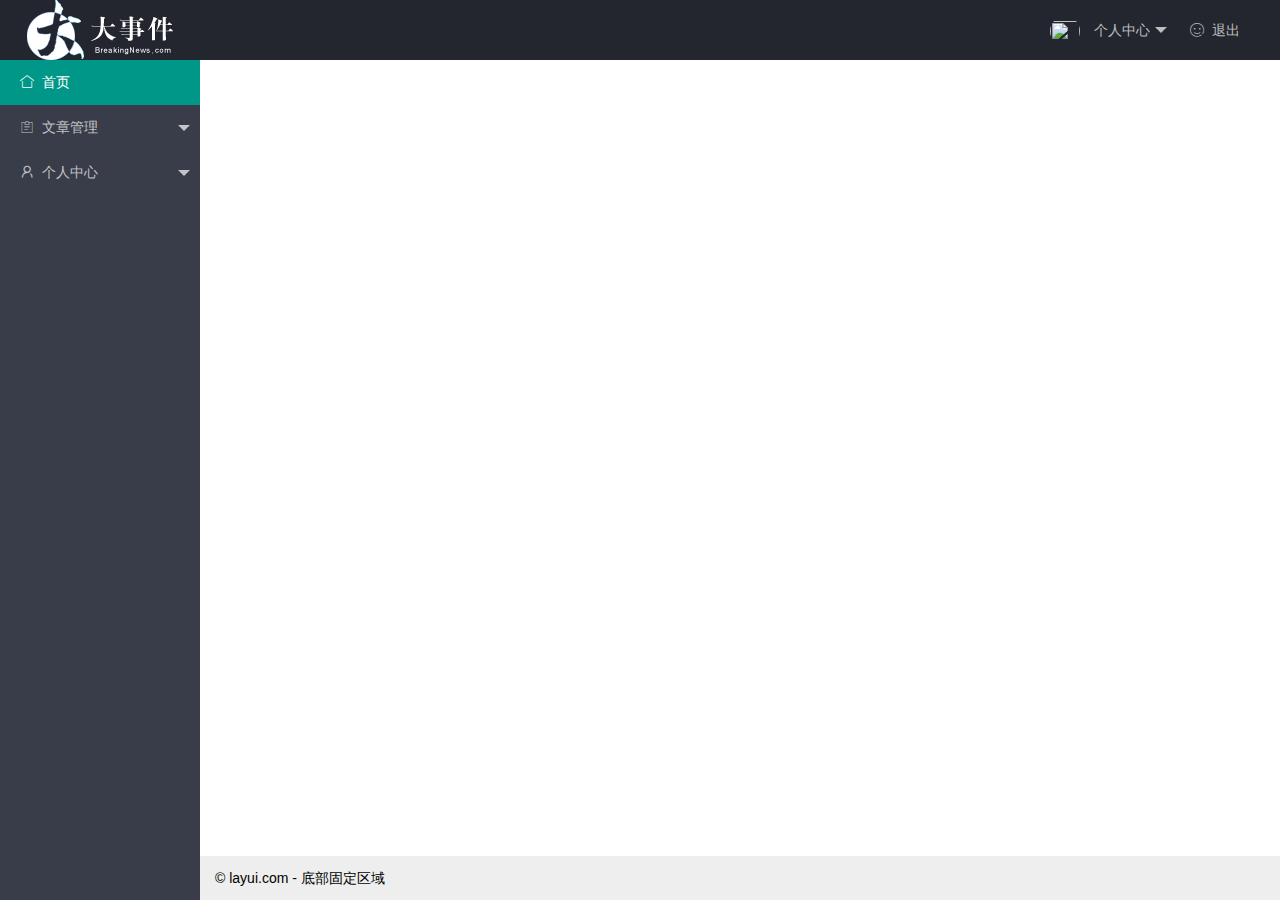
==== index.html @ 760bf91e "解决了三个小问题  么？" ====
<!DOCTYPE html>
<html lang="en">

<head>
    <meta charset="UTF-8">
    <meta name="viewport" content="width=device-width, initial-scale=1.0">
    <title>后台主页</title>
    <!-- 导入layui得样式表 -->
    <link rel="stylesheet" href="./assets/lib/layui/css/layui.css">
    <link rel="stylesheet" href="./assets/css/index.css">
</head>

<body class="layui-layout-body">
    <div class="layui-layout layui-layout-admin">
        <div class="layui-header">
            <div class="layui-logo"></div>
            <!-- 头部区域（可配合layui已有的水平导航） -->
            <ul class="layui-nav layui-layout-right">
                <li class="layui-nav-item">
                    <a href="javascript:;">
                        <img src="http://t.cn/RCzsdCq" class="layui-nav-img">
                        个人中心
                    </a>
                    <dl class="layui-nav-child">
                        <dd><a href="">基本资料</a></dd>
                        <dd><a href="">更换头像</a></dd>
                        <dd><a href="">重置密码</a></dd>
                    </dl>
                </li>
                <li class="layui-nav-item">
                    <a href="">
                        <i class="layui-icon layui-icon-face-smile"></i>退出
                    </a>
                </li>
            </ul>
        </div>
        <div class="layui-side layui-bg-black">
            <div class="layui-side-scroll">
                <!-- 左侧导航区域（可配合layui已有的垂直导航） -->
                <ul class="layui-nav layui-nav-tree" lay-shrink="all">
                    <li class="layui-nav-item layui-this">
                        <a href="./home/dashboard.html" target="fm">
                            <i class="layui-icon layui-icon-home"></i>首页
                        </a>
                    </li>
                    <li class="layui-nav-item">
                        <a class="" href="javascript:;">
                            <i class="layui-icon layui-icon-form"></i>文章管理
                        </a>
                        <dl class="layui-nav-child">
                            <dd><a href="javascript:;">
                                    <i class="layui-icon layui-icon-app"></i>文章类别
                                </a>
                            </dd>
                            <dd><a href="javascript:;">
                                    <i class="layui-icon layui-icon-app"></i>文章列表
                                </a>
                            </dd>
                            <dd><a href="javascript:;">
                                    <i class="layui-icon layui-icon-app"></i>发布文章
                                </a>
                            </dd>
                        </dl>
                    </li>
                    <li class="layui-nav-item">
                        <a href="javascript:;">
                            <i class="layui-icon layui-icon-username"></i>个人中心
                        </a>
                        <dl class="layui-nav-child">
                            <dd>
                                <a href="javascript:;">
                                    <i class="layui-icon layui-icon-app"></i>基本资料</a>
                            </dd>
                            <dd>

                                <a href="javascript:;">
                                    <i class="layui-icon layui-icon-app"></i>更换头像</a>
                            </dd>
                            <dd>

                                <a href="javascript:;">
                                    <i class="layui-icon layui-icon-app"></i>重置密码</a>
                            </dd>
                        </dl>
                    </li>
                </ul>
            </div>
        </div>

        <div class="layui-body">
            <!-- 内容主体区域 -->
            <iframe name="fm" src="" frameborder="0"></iframe>
            <div style="padding: 15px;">内容主体区域</div>
        </div>

        <div class="layui-footer">
            <!-- 底部固定区域 -->
            © layui.com - 底部固定区域
        </div>
    </div>
    <script src="./assets/lib/layui/layui.all.js"></script>

</body>

</html>
---- assets/lib/layui/css/layui.css ----
/** layui-v2.5.5 MIT License By https://www.layui.com */
 .layui-inline,img{display:inline-block;vertical-align:middle}h1,h2,h3,h4,h5,h6{font-weight:400}.layui-edge,.layui-header,.layui-inline,.layui-main{position:relative}.layui-body,.layui-edge,.layui-elip{overflow:hidden}.layui-btn,.layui-edge,.layui-inline,img{vertical-align:middle}.layui-btn,.layui-disabled,.layui-icon,.layui-unselect{-moz-user-select:none;-webkit-user-select:none;-ms-user-select:none}.layui-elip,.layui-form-checkbox span,.layui-form-pane .layui-form-label{text-overflow:ellipsis;white-space:nowrap}.layui-breadcrumb,.layui-tree-btnGroup{visibility:hidden}blockquote,body,button,dd,div,dl,dt,form,h1,h2,h3,h4,h5,h6,input,li,ol,p,pre,td,textarea,th,ul{margin:0;padding:0;-webkit-tap-highlight-color:rgba(0,0,0,0)}a:active,a:hover{outline:0}img{border:none}li{list-style:none}table{border-collapse:collapse;border-spacing:0}h4,h5,h6{font-size:100%}button,input,optgroup,option,select,textarea{font-family:inherit;font-size:inherit;font-style:inherit;font-weight:inherit;outline:0}pre{white-space:pre-wrap;white-space:-moz-pre-wrap;white-space:-pre-wrap;white-space:-o-pre-wrap;word-wrap:break-word}body{line-height:24px;font:14px Helvetica Neue,Helvetica,PingFang SC,Tahoma,Arial,sans-serif}hr{height:1px;margin:10px 0;border:0;clear:both}a{color:#333;text-decoration:none}a:hover{color:#777}a cite{font-style:normal;*cursor:pointer}.layui-border-box,.layui-border-box *{box-sizing:border-box}.layui-box,.layui-box *{box-sizing:content-box}.layui-clear{clear:both;*zoom:1}.layui-clear:after{content:'\20';clear:both;*zoom:1;display:block;height:0}.layui-inline{*display:inline;*zoom:1}.layui-edge{display:inline-block;width:0;height:0;border-width:6px;border-style:dashed;border-color:transparent}.layui-edge-top{top:-4px;border-bottom-color:#999;border-bottom-style:solid}.layui-edge-right{border-left-color:#999;border-left-style:solid}.layui-edge-bottom{top:2px;border-top-color:#999;border-top-style:solid}.layui-edge-left{border-right-color:#999;border-right-style:solid}.layui-disabled,.layui-disabled:hover{color:#d2d2d2!important;cursor:not-allowed!important}.layui-circle{border-radius:100%}.layui-show{display:block!important}.layui-hide{display:none!important}@font-face{font-family:layui-icon;src:url(../font/iconfont.eot?v=250);src:url(../font/iconfont.eot?v=250#iefix) format('embedded-opentype'),url(../font/iconfont.woff2?v=250) format('woff2'),url(../font/iconfont.woff?v=250) format('woff'),url(../font/iconfont.ttf?v=250) format('truetype'),url(../font/iconfont.svg?v=250#layui-icon) format('svg')}.layui-icon{font-family:layui-icon!important;font-size:16px;font-style:normal;-webkit-font-smoothing:antialiased;-moz-osx-font-smoothing:grayscale}.layui-icon-reply-fill:before{content:"\e611"}.layui-icon-set-fill:before{content:"\e614"}.layui-icon-menu-fill:before{content:"\e60f"}.layui-icon-search:before{content:"\e615"}.layui-icon-share:before{content:"\e641"}.layui-icon-set-sm:before{content:"\e620"}.layui-icon-engine:before{content:"\e628"}.layui-icon-close:before{content:"\1006"}.layui-icon-close-fill:before{content:"\1007"}.layui-icon-chart-screen:before{content:"\e629"}.layui-icon-star:before{content:"\e600"}.layui-icon-circle-dot:before{content:"\e617"}.layui-icon-chat:before{content:"\e606"}.layui-icon-release:before{content:"\e609"}.layui-icon-list:before{content:"\e60a"}.layui-icon-chart:before{content:"\e62c"}.layui-icon-ok-circle:before{content:"\1005"}.layui-icon-layim-theme:before{content:"\e61b"}.layui-icon-table:before{content:"\e62d"}.layui-icon-right:before{content:"\e602"}.layui-icon-left:before{content:"\e603"}.layui-icon-cart-simple:before{content:"\e698"}.layui-icon-face-cry:before{content:"\e69c"}.layui-icon-face-smile:before{content:"\e6af"}.layui-icon-survey:before{content:"\e6b2"}.layui-icon-tree:before{content:"\e62e"}.layui-icon-upload-circle:before{content:"\e62f"}.layui-icon-add-circle:before{content:"\e61f"}.layui-icon-download-circle:before{content:"\e601"}.layui-icon-templeate-1:before{content:"\e630"}.layui-icon-util:before{content:"\e631"}.layui-icon-face-surprised:before{content:"\e664"}.layui-icon-edit:before{content:"\e642"}.layui-icon-speaker:before{content:"\e645"}.layui-icon-down:before{content:"\e61a"}.layui-icon-file:before{content:"\e621"}.layui-icon-layouts:before{content:"\e632"}.layui-icon-rate-half:before{content:"\e6c9"}.layui-icon-add-circle-fine:before{content:"\e608"}.layui-icon-prev-circle:before{content:"\e633"}.layui-icon-read:before{content:"\e705"}.layui-icon-404:before{content:"\e61c"}.layui-icon-carousel:before{content:"\e634"}.layui-icon-help:before{content:"\e607"}.layui-icon-code-circle:before{content:"\e635"}.layui-icon-water:before{content:"\e636"}.layui-icon-username:before{content:"\e66f"}.layui-icon-find-fill:before{content:"\e670"}.layui-icon-about:before{content:"\e60b"}.layui-icon-location:before{content:"\e715"}.layui-icon-up:before{content:"\e619"}.layui-icon-pause:before{content:"\e651"}.layui-icon-date:before{content:"\e637"}.layui-icon-layim-uploadfile:before{content:"\e61d"}.layui-icon-delete:before{content:"\e640"}.layui-icon-play:before{content:"\e652"}.layui-icon-top:before{content:"\e604"}.layui-icon-friends:before{content:"\e612"}.layui-icon-refresh-3:before{content:"\e9aa"}.layui-icon-ok:before{content:"\e605"}.layui-icon-layer:before{content:"\e638"}.layui-icon-face-smile-fine:before{content:"\e60c"}.layui-icon-dollar:before{content:"\e659"}.layui-icon-group:before{content:"\e613"}.layui-icon-layim-download:before{content:"\e61e"}.layui-icon-picture-fine:before{content:"\e60d"}.layui-icon-link:before{content:"\e64c"}.layui-icon-diamond:before{content:"\e735"}.layui-icon-log:before{content:"\e60e"}.layui-icon-rate-solid:before{content:"\e67a"}.layui-icon-fonts-del:before{content:"\e64f"}.layui-icon-unlink:before{content:"\e64d"}.layui-icon-fonts-clear:before{content:"\e639"}.layui-icon-triangle-r:before{content:"\e623"}.layui-icon-circle:before{content:"\e63f"}.layui-icon-radio:before{content:"\e643"}.layui-icon-align-center:before{content:"\e647"}.layui-icon-align-right:before{content:"\e648"}.layui-icon-align-left:before{content:"\e649"}.layui-icon-loading-1:before{content:"\e63e"}.layui-icon-return:before{content:"\e65c"}.layui-icon-fonts-strong:before{content:"\e62b"}.layui-icon-upload:before{content:"\e67c"}.layui-icon-dialogue:before{content:"\e63a"}.layui-icon-video:before{content:"\e6ed"}.layui-icon-headset:before{content:"\e6fc"}.layui-icon-cellphone-fine:before{content:"\e63b"}.layui-icon-add-1:before{content:"\e654"}.layui-icon-face-smile-b:before{content:"\e650"}.layui-icon-fonts-html:before{content:"\e64b"}.layui-icon-form:before{content:"\e63c"}.layui-icon-cart:before{content:"\e657"}.layui-icon-camera-fill:before{content:"\e65d"}.layui-icon-tabs:before{content:"\e62a"}.layui-icon-fonts-code:before{content:"\e64e"}.layui-icon-fire:before{content:"\e756"}.layui-icon-set:before{content:"\e716"}.layui-icon-fonts-u:before{content:"\e646"}.layui-icon-triangle-d:before{content:"\e625"}.layui-icon-tips:before{content:"\e702"}.layui-icon-picture:before{content:"\e64a"}.layui-icon-more-vertical:before{content:"\e671"}.layui-icon-flag:before{content:"\e66c"}.layui-icon-loading:before{content:"\e63d"}.layui-icon-fonts-i:before{content:"\e644"}.layui-icon-refresh-1:before{content:"\e666"}.layui-icon-rmb:before{content:"\e65e"}.layui-icon-home:before{content:"\e68e"}.layui-icon-user:before{content:"\e770"}.layui-icon-notice:before{content:"\e667"}.layui-icon-login-weibo:before{content:"\e675"}.layui-icon-voice:before{content:"\e688"}.layui-icon-upload-drag:before{content:"\e681"}.layui-icon-login-qq:before{content:"\e676"}.layui-icon-snowflake:before{content:"\e6b1"}.layui-icon-file-b:before{content:"\e655"}.layui-icon-template:before{content:"\e663"}.layui-icon-auz:before{content:"\e672"}.layui-icon-console:before{content:"\e665"}.layui-icon-app:before{content:"\e653"}.layui-icon-prev:before{content:"\e65a"}.layui-icon-website:before{content:"\e7ae"}.layui-icon-next:before{content:"\e65b"}.layui-icon-component:before{content:"\e857"}.layui-icon-more:before{content:"\e65f"}.layui-icon-login-wechat:before{content:"\e677"}.layui-icon-shrink-right:before{content:"\e668"}.layui-icon-spread-left:before{content:"\e66b"}.layui-icon-camera:before{content:"\e660"}.layui-icon-note:before{content:"\e66e"}.layui-icon-refresh:before{content:"\e669"}.layui-icon-female:before{content:"\e661"}.layui-icon-male:before{content:"\e662"}.layui-icon-password:before{content:"\e673"}.layui-icon-senior:before{content:"\e674"}.layui-icon-theme:before{content:"\e66a"}.layui-icon-tread:before{content:"\e6c5"}.layui-icon-praise:before{content:"\e6c6"}.layui-icon-star-fill:before{content:"\e658"}.layui-icon-rate:before{content:"\e67b"}.layui-icon-template-1:before{content:"\e656"}.layui-icon-vercode:before{content:"\e679"}.layui-icon-cellphone:before{content:"\e678"}.layui-icon-screen-full:before{content:"\e622"}.layui-icon-screen-restore:before{content:"\e758"}.layui-icon-cols:before{content:"\e610"}.layui-icon-export:before{content:"\e67d"}.layui-icon-print:before{content:"\e66d"}.layui-icon-slider:before{content:"\e714"}.layui-icon-addition:before{content:"\e624"}.layui-icon-subtraction:before{content:"\e67e"}.layui-icon-service:before{content:"\e626"}.layui-icon-transfer:before{content:"\e691"}.layui-main{width:1140px;margin:0 auto}.layui-header{z-index:1000;height:60px}.layui-header a:hover{transition:all .5s;-webkit-transition:all .5s}.layui-side{position:fixed;left:0;top:0;bottom:0;z-index:999;width:200px;overflow-x:hidden}.layui-side-scroll{position:relative;width:220px;height:100%;overflow-x:hidden}.layui-body{position:absolute;left:200px;right:0;top:0;bottom:0;z-index:998;width:auto;overflow-y:auto;box-sizing:border-box}.layui-layout-body{overflow:hidden}.layui-layout-admin .layui-header{background-color:#23262E}.layui-layout-admin .layui-side{top:60px;width:200px;overflow-x:hidden}.layui-layout-admin .layui-body{position:fixed;top:60px;bottom:44px}.layui-layout-admin .layui-main{width:auto;margin:0 15px}.layui-layout-admin .layui-footer{position:fixed;left:200px;right:0;bottom:0;height:44px;line-height:44px;padding:0 15px;background-color:#eee}.layui-layout-admin .layui-logo{position:absolute;left:0;top:0;width:200px;height:100%;line-height:60px;text-align:center;color:#009688;font-size:16px}.layui-layout-admin .layui-header .layui-nav{background:0 0}.layui-layout-left{position:absolute!important;left:200px;top:0}.layui-layout-right{position:absolute!important;right:0;top:0}.layui-container{position:relative;margin:0 auto;padding:0 15px;box-sizing:border-box}.layui-fluid{position:relative;margin:0 auto;padding:0 15px}.layui-row:after,.layui-row:before{content:'';display:block;clear:both}.layui-col-lg1,.layui-col-lg10,.layui-col-lg11,.layui-col-lg12,.layui-col-lg2,.layui-col-lg3,.layui-col-lg4,.layui-col-lg5,.layui-col-lg6,.layui-col-lg7,.layui-col-lg8,.layui-col-lg9,.layui-col-md1,.layui-col-md10,.layui-col-md11,.layui-col-md12,.layui-col-md2,.layui-col-md3,.layui-col-md4,.layui-col-md5,.layui-col-md6,.layui-col-md7,.layui-col-md8,.layui-col-md9,.layui-col-sm1,.layui-col-sm10,.layui-col-sm11,.layui-col-sm12,.layui-col-sm2,.layui-col-sm3,.layui-col-sm4,.layui-col-sm5,.layui-col-sm6,.layui-col-sm7,.layui-col-sm8,.layui-col-sm9,.layui-col-xs1,.layui-col-xs10,.layui-col-xs11,.layui-col-xs12,.layui-col-xs2,.layui-col-xs3,.layui-col-xs4,.layui-col-xs5,.layui-col-xs6,.layui-col-xs7,.layui-col-xs8,.layui-col-xs9{position:relative;display:block;box-sizing:border-box}.layui-col-xs1,.layui-col-xs10,.layui-col-xs11,.layui-col-xs12,.layui-col-xs2,.layui-col-xs3,.layui-col-xs4,.layui-col-xs5,.layui-col-xs6,.layui-col-xs7,.layui-col-xs8,.layui-col-xs9{float:left}.layui-col-xs1{width:8.33333333%}.layui-col-xs2{width:16.66666667%}.layui-col-xs3{width:25%}.layui-col-xs4{width:33.33333333%}.layui-col-xs5{width:41.66666667%}.layui-col-xs6{width:50%}.layui-col-xs7{width:58.33333333%}.layui-col-xs8{width:66.66666667%}.layui-col-xs9{width:75%}.layui-col-xs10{width:83.33333333%}.layui-col-xs11{width:91.66666667%}.layui-col-xs12{width:100%}.layui-col-xs-offset1{margin-left:8.33333333%}.layui-col-xs-offset2{margin-left:16.66666667%}.layui-col-xs-offset3{margin-left:25%}.layui-col-xs-offset4{margin-left:33.33333333%}.layui-col-xs-offset5{margin-left:41.66666667%}.layui-col-xs-offset6{margin-left:50%}.layui-col-xs-offset7{margin-left:58.33333333%}.layui-col-xs-offset8{margin-left:66.66666667%}.layui-col-xs-offset9{margin-left:75%}.layui-col-xs-offset10{margin-left:83.33333333%}.layui-col-xs-offset11{margin-left:91.66666667%}.layui-col-xs-offset12{margin-left:100%}@media screen and (max-width:768px){.layui-hide-xs{display:none!important}.layui-show-xs-block{display:block!important}.layui-show-xs-inline{display:inline!important}.layui-show-xs-inline-block{display:inline-block!important}}@media screen and (min-width:768px){.layui-container{width:750px}.layui-hide-sm{display:none!important}.layui-show-sm-block{display:block!important}.layui-show-sm-inline{display:inline!important}.layui-show-sm-inline-block{display:inline-block!important}.layui-col-sm1,.layui-col-sm10,.layui-col-sm11,.layui-col-sm12,.layui-col-sm2,.layui-col-sm3,.layui-col-sm4,.layui-col-sm5,.layui-col-sm6,.layui-col-sm7,.layui-col-sm8,.layui-col-sm9{float:left}.layui-col-sm1{width:8.33333333%}.layui-col-sm2{width:16.66666667%}.layui-col-sm3{width:25%}.layui-col-sm4{width:33.33333333%}.layui-col-sm5{width:41.66666667%}.layui-col-sm6{width:50%}.layui-col-sm7{width:58.33333333%}.layui-col-sm8{width:66.66666667%}.layui-col-sm9{width:75%}.layui-col-sm10{width:83.33333333%}.layui-col-sm11{width:91.66666667%}.layui-col-sm12{width:100%}.layui-col-sm-offset1{margin-left:8.33333333%}.layui-col-sm-offset2{margin-left:16.66666667%}.layui-col-sm-offset3{margin-left:25%}.layui-col-sm-offset4{margin-left:33.33333333%}.layui-col-sm-offset5{margin-left:41.66666667%}.layui-col-sm-offset6{margin-left:50%}.layui-col-sm-offset7{margin-left:58.33333333%}.layui-col-sm-offset8{margin-left:66.66666667%}.layui-col-sm-offset9{margin-left:75%}.layui-col-sm-offset10{margin-left:83.33333333%}.layui-col-sm-offset11{margin-left:91.66666667%}.layui-col-sm-offset12{margin-left:100%}}@media screen and (min-width:992px){.layui-container{width:970px}.layui-hide-md{display:none!important}.layui-show-md-block{display:block!important}.layui-show-md-inline{display:inline!important}.layui-show-md-inline-block{display:inline-block!important}.layui-col-md1,.layui-col-md10,.layui-col-md11,.layui-col-md12,.layui-col-md2,.layui-col-md3,.layui-col-md4,.layui-col-md5,.layui-col-md6,.layui-col-md7,.layui-col-md8,.layui-col-md9{float:left}.layui-col-md1{width:8.33333333%}.layui-col-md2{width:16.66666667%}.layui-col-md3{width:25%}.layui-col-md4{width:33.33333333%}.layui-col-md5{width:41.66666667%}.layui-col-md6{width:50%}.layui-col-md7{width:58.33333333%}.layui-col-md8{width:66.66666667%}.layui-col-md9{width:75%}.layui-col-md10{width:83.33333333%}.layui-col-md11{width:91.66666667%}.layui-col-md12{width:100%}.layui-col-md-offset1{margin-left:8.33333333%}.layui-col-md-offset2{margin-left:16.66666667%}.layui-col-md-offset3{margin-left:25%}.layui-col-md-offset4{margin-left:33.33333333%}.layui-col-md-offset5{margin-left:41.66666667%}.layui-col-md-offset6{margin-left:50%}.layui-col-md-offset7{margin-left:58.33333333%}.layui-col-md-offset8{margin-left:66.66666667%}.layui-col-md-offset9{margin-left:75%}.layui-col-md-offset10{margin-left:83.33333333%}.layui-col-md-offset11{margin-left:91.66666667%}.layui-col-md-offset12{margin-left:100%}}@media screen and (min-width:1200px){.layui-container{width:1170px}.layui-hide-lg{display:none!important}.layui-show-lg-block{display:block!important}.layui-show-lg-inline{display:inline!important}.layui-show-lg-inline-block{display:inline-block!important}.layui-col-lg1,.layui-col-lg10,.layui-col-lg11,.layui-col-lg12,.layui-col-lg2,.layui-col-lg3,.layui-col-lg4,.layui-col-lg5,.layui-col-lg6,.layui-col-lg7,.layui-col-lg8,.layui-col-lg9{float:left}.layui-col-lg1{width:8.33333333%}.layui-col-lg2{width:16.66666667%}.layui-col-lg3{width:25%}.layui-col-lg4{width:33.33333333%}.layui-col-lg5{width:41.66666667%}.layui-col-lg6{width:50%}.layui-col-lg7{width:58.33333333%}.layui-col-lg8{width:66.66666667%}.layui-col-lg9{width:75%}.layui-col-lg10{width:83.33333333%}.layui-col-lg11{width:91.66666667%}.layui-col-lg12{width:100%}.layui-col-lg-offset1{margin-left:8.33333333%}.layui-col-lg-offset2{margin-left:16.66666667%}.layui-col-lg-offset3{margin-left:25%}.layui-col-lg-offset4{margin-left:33.33333333%}.layui-col-lg-offset5{margin-left:41.66666667%}.layui-col-lg-offset6{margin-left:50%}.layui-col-lg-offset7{margin-left:58.33333333%}.layui-col-lg-offset8{margin-left:66.66666667%}.layui-col-lg-offset9{margin-left:75%}.layui-col-lg-offset10{margin-left:83.33333333%}.layui-col-lg-offset11{margin-left:91.66666667%}.layui-col-lg-offset12{margin-left:100%}}.layui-col-space1{margin:-.5px}.layui-col-space1>*{padding:.5px}.layui-col-space3{margin:-1.5px}.layui-col-space3>*{padding:1.5px}.layui-col-space5{margin:-2.5px}.layui-col-space5>*{padding:2.5px}.layui-col-space8{margin:-3.5px}.layui-col-space8>*{padding:3.5px}.layui-col-space10{margin:-5px}.layui-col-space10>*{padding:5px}.layui-col-space12{margin:-6px}.layui-col-space12>*{padding:6px}.layui-col-space15{margin:-7.5px}.layui-col-space15>*{padding:7.5px}.layui-col-space18{margin:-9px}.layui-col-space18>*{padding:9px}.layui-col-space20{margin:-10px}.layui-col-space20>*{padding:10px}.layui-col-space22{margin:-11px}.layui-col-space22>*{padding:11px}.layui-col-space25{margin:-12.5px}.layui-col-space25>*{padding:12.5px}.layui-col-space30{margin:-15px}.layui-col-space30>*{padding:15px}.layui-btn,.layui-input,.layui-select,.layui-textarea,.layui-upload-button{outline:0;-webkit-appearance:none;transition:all .3s;-webkit-transition:all .3s;box-sizing:border-box}.layui-elem-quote{margin-bottom:10px;padding:15px;line-height:22px;border-left:5px solid #009688;border-radius:0 2px 2px 0;background-color:#f2f2f2}.layui-quote-nm{border-style:solid;border-width:1px 1px 1px 5px;background:0 0}.layui-elem-field{margin-bottom:10px;padding:0;border-width:1px;border-style:solid}.layui-elem-field legend{margin-left:20px;padding:0 10px;font-size:20px;font-weight:300}.layui-field-title{margin:10px 0 20px;border-width:1px 0 0}.layui-field-box{padding:10px 15px}.layui-field-title .layui-field-box{padding:10px 0}.layui-progress{position:relative;height:6px;border-radius:20px;background-color:#e2e2e2}.layui-progress-bar{position:absolute;left:0;top:0;width:0;max-width:100%;height:6px;border-radius:20px;text-align:right;background-color:#5FB878;transition:all .3s;-webkit-transition:all .3s}.layui-progress-big,.layui-progress-big .layui-progress-bar{height:18px;line-height:18px}.layui-progress-text{position:relative;top:-20px;line-height:18px;font-size:12px;color:#666}.layui-progress-big .layui-progress-text{position:static;padding:0 10px;color:#fff}.layui-collapse{border-width:1px;border-style:solid;border-radius:2px}.layui-colla-content,.layui-colla-item{border-top-width:1px;border-top-style:solid}.layui-colla-item:first-child{border-top:none}.layui-colla-title{position:relative;height:42px;line-height:42px;padding:0 15px 0 35px;color:#333;background-color:#f2f2f2;cursor:pointer;font-size:14px;overflow:hidden}.layui-colla-content{display:none;padding:10px 15px;line-height:22px;color:#666}.layui-colla-icon{position:absolute;left:15px;top:0;font-size:14px}.layui-card{margin-bottom:15px;border-radius:2px;background-color:#fff;box-shadow:0 1px 2px 0 rgba(0,0,0,.05)}.layui-card:last-child{margin-bottom:0}.layui-card-header{position:relative;height:42px;line-height:42px;padding:0 15px;border-bottom:1px solid #f6f6f6;color:#333;border-radius:2px 2px 0 0;font-size:14px}.layui-bg-black,.layui-bg-blue,.layui-bg-cyan,.layui-bg-green,.layui-bg-orange,.layui-bg-red{color:#fff!important}.layui-card-body{position:relative;padding:10px 15px;line-height:24px}.layui-card-body[pad15]{padding:15px}.layui-card-body[pad20]{padding:20px}.layui-card-body .layui-table{margin:5px 0}.layui-card .layui-tab{margin:0}.layui-panel-window{position:relative;padding:15px;border-radius:0;border-top:5px solid #E6E6E6;background-color:#fff}.layui-auxiliar-moving{position:fixed;left:0;right:0;top:0;bottom:0;width:100%;height:100%;background:0 0;z-index:9999999999}.layui-form-label,.layui-form-mid,.layui-form-select,.layui-input-block,.layui-input-inline,.layui-textarea{position:relative}.layui-bg-red{background-color:#FF5722!important}.layui-bg-orange{background-color:#FFB800!important}.layui-bg-green{background-color:#009688!important}.layui-bg-cyan{background-color:#2F4056!important}.layui-bg-blue{background-color:#1E9FFF!important}.layui-bg-black{background-color:#393D49!important}.layui-bg-gray{background-color:#eee!important;color:#666!important}.layui-badge-rim,.layui-colla-content,.layui-colla-item,.layui-collapse,.layui-elem-field,.layui-form-pane .layui-form-item[pane],.layui-form-pane .layui-form-label,.layui-input,.layui-layedit,.layui-layedit-tool,.layui-quote-nm,.layui-select,.layui-tab-bar,.layui-tab-card,.layui-tab-title,.layui-tab-title .layui-this:after,.layui-textarea{border-color:#e6e6e6}.layui-timeline-item:before,hr{background-color:#e6e6e6}.layui-text{line-height:22px;font-size:14px;color:#666}.layui-text h1,.layui-text h2,.layui-text h3{font-weight:500;color:#333}.layui-text h1{font-size:30px}.layui-text h2{font-size:24px}.layui-text h3{font-size:18px}.layui-text a:not(.layui-btn){color:#01AAED}.layui-text a:not(.layui-btn):hover{text-decoration:underline}.layui-text ul{padding:5px 0 5px 15px}.layui-text ul li{margin-top:5px;list-style-type:disc}.layui-text em,.layui-word-aux{color:#999!important;padding:0 5px!important}.layui-btn{display:inline-block;height:38px;line-height:38px;padding:0 18px;background-color:#009688;color:#fff;white-space:nowrap;text-align:center;font-size:14px;border:none;border-radius:2px;cursor:pointer}.layui-btn:hover{opacity:.8;filter:alpha(opacity=80);color:#fff}.layui-btn:active{opacity:1;filter:alpha(opacity=100)}.layui-btn+.layui-btn{margin-left:10px}.layui-btn-container{font-size:0}.layui-btn-container .layui-btn{margin-right:10px;margin-bottom:10px}.layui-btn-container .layui-btn+.layui-btn{margin-left:0}.layui-table .layui-btn-container .layui-btn{margin-bottom:9px}.layui-btn-radius{border-radius:100px}.layui-btn .layui-icon{margin-right:3px;font-size:18px;vertical-align:bottom;vertical-align:middle\9}.layui-btn-primary{border:1px solid #C9C9C9;background-color:#fff;color:#555}.layui-btn-primary:hover{border-color:#009688;color:#333}.layui-btn-normal{background-color:#1E9FFF}.layui-btn-warm{background-color:#FFB800}.layui-btn-danger{background-color:#FF5722}.layui-btn-checked{background-color:#5FB878}.layui-btn-disabled,.layui-btn-disabled:active,.layui-btn-disabled:hover{border:1px solid #e6e6e6;background-color:#FBFBFB;color:#C9C9C9;cursor:not-allowed;opacity:1}.layui-btn-lg{height:44px;line-height:44px;padding:0 25px;font-size:16px}.layui-btn-sm{height:30px;line-height:30px;padding:0 10px;font-size:12px}.layui-btn-sm i{font-size:16px!important}.layui-btn-xs{height:22px;line-height:22px;padding:0 5px;font-size:12px}.layui-btn-xs i{font-size:14px!important}.layui-btn-group{display:inline-block;vertical-align:middle;font-size:0}.layui-btn-group .layui-btn{margin-left:0!important;margin-right:0!important;border-left:1px solid rgba(255,255,255,.5);border-radius:0}.layui-btn-group .layui-btn-primary{border-left:none}.layui-btn-group .layui-btn-primary:hover{border-color:#C9C9C9;color:#009688}.layui-btn-group .layui-btn:first-child{border-left:none;border-radius:2px 0 0 2px}.layui-btn-group .layui-btn-primary:first-child{border-left:1px solid #c9c9c9}.layui-btn-group .layui-btn:last-child{border-radius:0 2px 2px 0}.layui-btn-group .layui-btn+.layui-btn{margin-left:0}.layui-btn-group+.layui-btn-group{margin-left:10px}.layui-btn-fluid{width:100%}.layui-input,.layui-select,.layui-textarea{height:38px;line-height:1.3;line-height:38px\9;border-width:1px;border-style:solid;background-color:#fff;border-radius:2px}.layui-input::-webkit-input-placeholder,.layui-select::-webkit-input-placeholder,.layui-textarea::-webkit-input-placeholder{line-height:1.3}.layui-input,.layui-textarea{display:block;width:100%;padding-left:10px}.layui-input:hover,.layui-textarea:hover{border-color:#D2D2D2!important}.layui-input:focus,.layui-textarea:focus{border-color:#C9C9C9!important}.layui-textarea{min-height:100px;height:auto;line-height:20px;padding:6px 10px;resize:vertical}.layui-select{padding:0 10px}.layui-form input[type=checkbox],.layui-form input[type=radio],.layui-form select{display:none}.layui-form [lay-ignore]{display:initial}.layui-form-item{margin-bottom:15px;clear:both;*zoom:1}.layui-form-item:after{content:'\20';clear:both;*zoom:1;display:block;height:0}.layui-form-label{float:left;display:block;padding:9px 15px;width:80px;font-weight:400;line-height:20px;text-align:right}.layui-form-label-col{display:block;float:none;padding:9px 0;line-height:20px;text-align:left}.layui-form-item .layui-inline{margin-bottom:5px;margin-right:10px}.layui-input-block{margin-left:110px;min-height:36px}.layui-input-inline{display:inline-block;vertical-align:middle}.layui-form-item .layui-input-inline{float:left;width:190px;margin-right:10px}.layui-form-text .layui-input-inline{width:auto}.layui-form-mid{float:left;display:block;padding:9px 0!important;line-height:20px;margin-right:10px}.layui-form-danger+.layui-form-select .layui-input,.layui-form-danger:focus{border-color:#FF5722!important}.layui-form-select .layui-input{padding-right:30px;cursor:pointer}.layui-form-select .layui-edge{position:absolute;right:10px;top:50%;margin-top:-3px;cursor:pointer;border-width:6px;border-top-color:#c2c2c2;border-top-style:solid;transition:all .3s;-webkit-transition:all .3s}.layui-form-select dl{display:none;position:absolute;left:0;top:42px;padding:5px 0;z-index:899;min-width:100%;border:1px solid #d2d2d2;max-height:300px;overflow-y:auto;background-color:#fff;border-radius:2px;box-shadow:0 2px 4px rgba(0,0,0,.12);box-sizing:border-box}.layui-form-select dl dd,.layui-form-select dl dt{padding:0 10px;line-height:36px;white-space:nowrap;overflow:hidden;text-overflow:ellipsis}.layui-form-select dl dt{font-size:12px;color:#999}.layui-form-select dl dd{cursor:pointer}.layui-form-select dl dd:hover{background-color:#f2f2f2;-webkit-transition:.5s all;transition:.5s all}.layui-form-select .layui-select-group dd{padding-left:20px}.layui-form-select dl dd.layui-select-tips{padding-left:10px!important;color:#999}.layui-form-select dl dd.layui-this{background-color:#5FB878;color:#fff}.layui-form-checkbox,.layui-form-select dl dd.layui-disabled{background-color:#fff}.layui-form-selected dl{display:block}.layui-form-checkbox,.layui-form-checkbox *,.layui-form-switch{display:inline-block;vertical-align:middle}.layui-form-selected .layui-edge{margin-top:-9px;-webkit-transform:rotate(180deg);transform:rotate(180deg);margin-top:-3px\9}:root .layui-form-selected .layui-edge{margin-top:-9px\0/IE9}.layui-form-selectup dl{top:auto;bottom:42px}.layui-select-none{margin:5px 0;text-align:center;color:#999}.layui-select-disabled .layui-disabled{border-color:#eee!important}.layui-select-disabled .layui-edge{border-top-color:#d2d2d2}.layui-form-checkbox{position:relative;height:30px;line-height:30px;margin-right:10px;padding-right:30px;cursor:pointer;font-size:0;-webkit-transition:.1s linear;transition:.1s linear;box-sizing:border-box}.layui-form-checkbox span{padding:0 10px;height:100%;font-size:14px;border-radius:2px 0 0 2px;background-color:#d2d2d2;color:#fff;overflow:hidden}.layui-form-checkbox:hover span{background-color:#c2c2c2}.layui-form-checkbox i{position:absolute;right:0;top:0;width:30px;height:28px;border:1px solid #d2d2d2;border-left:none;border-radius:0 2px 2px 0;color:#fff;font-size:20px;text-align:center}.layui-form-checkbox:hover i{border-color:#c2c2c2;color:#c2c2c2}.layui-form-checked,.layui-form-checked:hover{border-color:#5FB878}.layui-form-checked span,.layui-form-checked:hover span{background-color:#5FB878}.layui-form-checked i,.layui-form-checked:hover i{color:#5FB878}.layui-form-item .layui-form-checkbox{margin-top:4px}.layui-form-checkbox[lay-skin=primary]{height:auto!important;line-height:normal!important;min-width:18px;min-height:18px;border:none!important;margin-right:0;padding-left:28px;padding-right:0;background:0 0}.layui-form-checkbox[lay-skin=primary] span{padding-left:0;padding-right:15px;line-height:18px;background:0 0;color:#666}.layui-form-checkbox[lay-skin=primary] i{right:auto;left:0;width:16px;height:16px;line-height:16px;border:1px solid #d2d2d2;font-size:12px;border-radius:2px;background-color:#fff;-webkit-transition:.1s linear;transition:.1s linear}.layui-form-checkbox[lay-skin=primary]:hover i{border-color:#5FB878;color:#fff}.layui-form-checked[lay-skin=primary] i{border-color:#5FB878!important;background-color:#5FB878;color:#fff}.layui-checkbox-disbaled[lay-skin=primary] span{background:0 0!important;color:#c2c2c2}.layui-checkbox-disbaled[lay-skin=primary]:hover i{border-color:#d2d2d2}.layui-form-item .layui-form-checkbox[lay-skin=primary]{margin-top:10px}.layui-form-switch{position:relative;height:22px;line-height:22px;min-width:35px;padding:0 5px;margin-top:8px;border:1px solid #d2d2d2;border-radius:20px;cursor:pointer;background-color:#fff;-webkit-transition:.1s linear;transition:.1s linear}.layui-form-switch i{position:absolute;left:5px;top:3px;width:16px;height:16px;border-radius:20px;background-color:#d2d2d2;-webkit-transition:.1s linear;transition:.1s linear}.layui-form-switch em{position:relative;top:0;width:25px;margin-left:21px;padding:0!important;text-align:center!important;color:#999!important;font-style:normal!important;font-size:12px}.layui-form-onswitch{border-color:#5FB878;background-color:#5FB878}.layui-checkbox-disbaled,.layui-checkbox-disbaled i{border-color:#e2e2e2!important}.layui-form-onswitch i{left:100%;margin-left:-21px;background-color:#fff}.layui-form-onswitch em{margin-left:5px;margin-right:21px;color:#fff!important}.layui-checkbox-disbaled span{background-color:#e2e2e2!important}.layui-checkbox-disbaled:hover i{color:#fff!important}[lay-radio]{display:none}.layui-form-radio,.layui-form-radio *{display:inline-block;vertical-align:middle}.layui-form-radio{line-height:28px;margin:6px 10px 0 0;padding-right:10px;cursor:pointer;font-size:0}.layui-form-radio *{font-size:14px}.layui-form-radio>i{margin-right:8px;font-size:22px;color:#c2c2c2}.layui-form-radio>i:hover,.layui-form-radioed>i{color:#5FB878}.layui-radio-disbaled>i{color:#e2e2e2!important}.layui-form-pane .layui-form-label{width:110px;padding:8px 15px;height:38px;line-height:20px;border-width:1px;border-style:solid;border-radius:2px 0 0 2px;text-align:center;background-color:#FBFBFB;overflow:hidden;box-sizing:border-box}.layui-form-pane .layui-input-inline{margin-left:-1px}.layui-form-pane .layui-input-block{margin-left:110px;left:-1px}.layui-form-pane .layui-input{border-radius:0 2px 2px 0}.layui-form-pane .layui-form-text .layui-form-label{float:none;width:100%;border-radius:2px;box-sizing:border-box;text-align:left}.layui-form-pane .layui-form-text .layui-input-inline{display:block;margin:0;top:-1px;clear:both}.layui-form-pane .layui-form-text .layui-input-block{margin:0;left:0;top:-1px}.layui-form-pane .layui-form-text .layui-textarea{min-height:100px;border-radius:0 0 2px 2px}.layui-form-pane .layui-form-checkbox{margin:4px 0 4px 10px}.layui-form-pane .layui-form-radio,.layui-form-pane .layui-form-switch{margin-top:6px;margin-left:10px}.layui-form-pane .layui-form-item[pane]{position:relative;border-width:1px;border-style:solid}.layui-form-pane .layui-form-item[pane] .layui-form-label{position:absolute;left:0;top:0;height:100%;border-width:0 1px 0 0}.layui-form-pane .layui-form-item[pane] .layui-input-inline{margin-left:110px}@media screen and (max-width:450px){.layui-form-item .layui-form-label{text-overflow:ellipsis;overflow:hidden;white-space:nowrap}.layui-form-item .layui-inline{display:block;margin-right:0;margin-bottom:20px;clear:both}.layui-form-item .layui-inline:after{content:'\20';clear:both;display:block;height:0}.layui-form-item .layui-input-inline{display:block;float:none;left:-3px;width:auto;margin:0 0 10px 112px}.layui-form-item .layui-input-inline+.layui-form-mid{margin-left:110px;top:-5px;padding:0}.layui-form-item .layui-form-checkbox{margin-right:5px;margin-bottom:5px}}.layui-layedit{border-width:1px;border-style:solid;border-radius:2px}.layui-layedit-tool{padding:3px 5px;border-bottom-width:1px;border-bottom-style:solid;font-size:0}.layedit-tool-fixed{position:fixed;top:0;border-top:1px solid #e2e2e2}.layui-layedit-tool .layedit-tool-mid,.layui-layedit-tool .layui-icon{display:inline-block;vertical-align:middle;text-align:center;font-size:14px}.layui-layedit-tool .layui-icon{position:relative;width:32px;height:30px;line-height:30px;margin:3px 5px;color:#777;cursor:pointer;border-radius:2px}.layui-layedit-tool .layui-icon:hover{color:#393D49}.layui-layedit-tool .layui-icon:active{color:#000}.layui-layedit-tool .layedit-tool-active{background-color:#e2e2e2;color:#000}.layui-layedit-tool .layui-disabled,.layui-layedit-tool .layui-disabled:hover{color:#d2d2d2;cursor:not-allowed}.layui-layedit-tool .layedit-tool-mid{width:1px;height:18px;margin:0 10px;background-color:#d2d2d2}.layedit-tool-html{width:50px!important;font-size:30px!important}.layedit-tool-b,.layedit-tool-code,.layedit-tool-help{font-size:16px!important}.layedit-tool-d,.layedit-tool-face,.layedit-tool-image,.layedit-tool-unlink{font-size:18px!important}.layedit-tool-image input{position:absolute;font-size:0;left:0;top:0;width:100%;height:100%;opacity:.01;filter:Alpha(opacity=1);cursor:pointer}.layui-layedit-iframe iframe{display:block;width:100%}#LAY_layedit_code{overflow:hidden}.layui-laypage{display:inline-block;*display:inline;*zoom:1;vertical-align:middle;margin:10px 0;font-size:0}.layui-laypage>a:first-child,.layui-laypage>a:first-child em{border-radius:2px 0 0 2px}.layui-laypage>a:last-child,.layui-laypage>a:last-child em{border-radius:0 2px 2px 0}.layui-laypage>:first-child{margin-left:0!important}.layui-laypage>:last-child{margin-right:0!important}.layui-laypage a,.layui-laypage button,.layui-laypage input,.layui-laypage select,.layui-laypage span{border:1px solid #e2e2e2}.layui-laypage a,.layui-laypage span{display:inline-block;*display:inline;*zoom:1;vertical-align:middle;padding:0 15px;height:28px;line-height:28px;margin:0 -1px 5px 0;background-color:#fff;color:#333;font-size:12px}.layui-flow-more a *,.layui-laypage input,.layui-table-view select[lay-ignore]{display:inline-block}.layui-laypage a:hover{color:#009688}.layui-laypage em{font-style:normal}.layui-laypage .layui-laypage-spr{color:#999;font-weight:700}.layui-laypage a{text-decoration:none}.layui-laypage .layui-laypage-curr{position:relative}.layui-laypage .layui-laypage-curr em{position:relative;color:#fff}.layui-laypage .layui-laypage-curr .layui-laypage-em{position:absolute;left:-1px;top:-1px;padding:1px;width:100%;height:100%;background-color:#009688}.layui-laypage-em{border-radius:2px}.layui-laypage-next em,.layui-laypage-prev em{font-family:Sim sun;font-size:16px}.layui-laypage .layui-laypage-count,.layui-laypage .layui-laypage-limits,.layui-laypage .layui-laypage-refresh,.layui-laypage .layui-laypage-skip{margin-left:10px;margin-right:10px;padding:0;border:none}.layui-laypage .layui-laypage-limits,.layui-laypage .layui-laypage-refresh{vertical-align:top}.layui-laypage .layui-laypage-refresh i{font-size:18px;cursor:pointer}.layui-laypage select{height:22px;padding:3px;border-radius:2px;cursor:pointer}.layui-laypage .layui-laypage-skip{height:30px;line-height:30px;color:#999}.layui-laypage button,.layui-laypage input{height:30px;line-height:30px;border-radius:2px;vertical-align:top;background-color:#fff;box-sizing:border-box}.layui-laypage input{width:40px;margin:0 10px;padding:0 3px;text-align:center}.layui-laypage input:focus,.layui-laypage select:focus{border-color:#009688!important}.layui-laypage button{margin-left:10px;padding:0 10px;cursor:pointer}.layui-table,.layui-table-view{margin:10px 0}.layui-flow-more{margin:10px 0;text-align:center;color:#999;font-size:14px}.layui-flow-more a{height:32px;line-height:32px}.layui-flow-more a *{vertical-align:top}.layui-flow-more a cite{padding:0 20px;border-radius:3px;background-color:#eee;color:#333;font-style:normal}.layui-flow-more a cite:hover{opacity:.8}.layui-flow-more a i{font-size:30px;color:#737383}.layui-table{width:100%;background-color:#fff;color:#666}.layui-table tr{transition:all .3s;-webkit-transition:all .3s}.layui-table th{text-align:left;font-weight:400}.layui-table tbody tr:hover,.layui-table thead tr,.layui-table-click,.layui-table-header,.layui-table-hover,.layui-table-mend,.layui-table-patch,.layui-table-tool,.layui-table-total,.layui-table-total tr,.layui-table[lay-even] tr:nth-child(even){background-color:#f2f2f2}.layui-table td,.layui-table th,.layui-table-col-set,.layui-table-fixed-r,.layui-table-grid-down,.layui-table-header,.layui-table-page,.layui-table-tips-main,.layui-table-tool,.layui-table-total,.layui-table-view,.layui-table[lay-skin=line],.layui-table[lay-skin=row]{border-width:1px;border-style:solid;border-color:#e6e6e6}.layui-table td,.layui-table th{position:relative;padding:9px 15px;min-height:20px;line-height:20px;font-size:14px}.layui-table[lay-skin=line] td,.layui-table[lay-skin=line] th{border-width:0 0 1px}.layui-table[lay-skin=row] td,.layui-table[lay-skin=row] th{border-width:0 1px 0 0}.layui-table[lay-skin=nob] td,.layui-table[lay-skin=nob] th{border:none}.layui-table img{max-width:100px}.layui-table[lay-size=lg] td,.layui-table[lay-size=lg] th{padding:15px 30px}.layui-table-view .layui-table[lay-size=lg] .layui-table-cell{height:40px;line-height:40px}.layui-table[lay-size=sm] td,.layui-table[lay-size=sm] th{font-size:12px;padding:5px 10px}.layui-table-view .layui-table[lay-size=sm] .layui-table-cell{height:20px;line-height:20px}.layui-table[lay-data]{display:none}.layui-table-box{position:relative;overflow:hidden}.layui-table-view .layui-table{position:relative;width:auto;margin:0}.layui-table-view .layui-table[lay-skin=line]{border-width:0 1px 0 0}.layui-table-view .layui-table[lay-skin=row]{border-width:0 0 1px}.layui-table-view .layui-table td,.layui-table-view .layui-table th{padding:5px 0;border-top:none;border-left:none}.layui-table-view .layui-table th.layui-unselect .layui-table-cell span{cursor:pointer}.layui-table-view .layui-table td{cursor:default}.layui-table-view .layui-table td[data-edit=text]{cursor:text}.layui-table-view .layui-form-checkbox[lay-skin=primary] i{width:18px;height:18px}.layui-table-view .layui-form-radio{line-height:0;padding:0}.layui-table-view .layui-form-radio>i{margin:0;font-size:20px}.layui-table-init{position:absolute;left:0;top:0;width:100%;height:100%;text-align:center;z-index:110}.layui-table-init .layui-icon{position:absolute;left:50%;top:50%;margin:-15px 0 0 -15px;font-size:30px;color:#c2c2c2}.layui-table-header{border-width:0 0 1px;overflow:hidden}.layui-table-header .layui-table{margin-bottom:-1px}.layui-table-tool .layui-inline[lay-event]{position:relative;width:26px;height:26px;padding:5px;line-height:16px;margin-right:10px;text-align:center;color:#333;border:1px solid #ccc;cursor:pointer;-webkit-transition:.5s all;transition:.5s all}.layui-table-tool .layui-inline[lay-event]:hover{border:1px solid #999}.layui-table-tool-temp{padding-right:120px}.layui-table-tool-self{position:absolute;right:17px;top:10px}.layui-table-tool .layui-table-tool-self .layui-inline[lay-event]{margin:0 0 0 10px}.layui-table-tool-panel{position:absolute;top:29px;left:-1px;padding:5px 0;min-width:150px;min-height:40px;border:1px solid #d2d2d2;text-align:left;overflow-y:auto;background-color:#fff;box-shadow:0 2px 4px rgba(0,0,0,.12)}.layui-table-cell,.layui-table-tool-panel li{overflow:hidden;text-overflow:ellipsis;white-space:nowrap}.layui-table-tool-panel li{padding:0 10px;line-height:30px;-webkit-transition:.5s all;transition:.5s all}.layui-table-tool-panel li .layui-form-checkbox[lay-skin=primary]{width:100%;padding-left:28px}.layui-table-tool-panel li:hover{background-color:#f2f2f2}.layui-table-tool-panel li .layui-form-checkbox[lay-skin=primary] i{position:absolute;left:0;top:0}.layui-table-tool-panel li .layui-form-checkbox[lay-skin=primary] span{padding:0}.layui-table-tool .layui-table-tool-self .layui-table-tool-panel{left:auto;right:-1px}.layui-table-col-set{position:absolute;right:0;top:0;width:20px;height:100%;border-width:0 0 0 1px;background-color:#fff}.layui-table-sort{width:10px;height:20px;margin-left:5px;cursor:pointer!important}.layui-table-sort .layui-edge{position:absolute;left:5px;border-width:5px}.layui-table-sort .layui-table-sort-asc{top:3px;border-top:none;border-bottom-style:solid;border-bottom-color:#b2b2b2}.layui-table-sort .layui-table-sort-asc:hover{border-bottom-color:#666}.layui-table-sort .layui-table-sort-desc{bottom:5px;border-bottom:none;border-top-style:solid;border-top-color:#b2b2b2}.layui-table-sort .layui-table-sort-desc:hover{border-top-color:#666}.layui-table-sort[lay-sort=asc] .layui-table-sort-asc{border-bottom-color:#000}.layui-table-sort[lay-sort=desc] .layui-table-sort-desc{border-top-color:#000}.layui-table-cell{height:28px;line-height:28px;padding:0 15px;position:relative;box-sizing:border-box}.layui-table-cell .layui-form-checkbox[lay-skin=primary]{top:-1px;padding:0}.layui-table-cell .layui-table-link{color:#01AAED}.laytable-cell-checkbox,.laytable-cell-numbers,.laytable-cell-radio,.laytable-cell-space{padding:0;text-align:center}.layui-table-body{position:relative;overflow:auto;margin-right:-1px;margin-bottom:-1px}.layui-table-body .layui-none{line-height:26px;padding:15px;text-align:center;color:#999}.layui-table-fixed{position:absolute;left:0;top:0;z-index:101}.layui-table-fixed .layui-table-body{overflow:hidden}.layui-table-fixed-l{box-shadow:0 -1px 8px rgba(0,0,0,.08)}.layui-table-fixed-r{left:auto;right:-1px;border-width:0 0 0 1px;box-shadow:-1px 0 8px rgba(0,0,0,.08)}.layui-table-fixed-r .layui-table-header{position:relative;overflow:visible}.layui-table-mend{position:absolute;right:-49px;top:0;height:100%;width:50px}.layui-table-tool{position:relative;z-index:890;width:100%;min-height:50px;line-height:30px;padding:10px 15px;border-width:0 0 1px}.layui-table-tool .layui-btn-container{margin-bottom:-10px}.layui-table-page,.layui-table-total{border-width:1px 0 0;margin-bottom:-1px;overflow:hidden}.layui-table-page{position:relative;width:100%;padding:7px 7px 0;height:41px;font-size:12px;white-space:nowrap}.layui-table-page>div{height:26px}.layui-table-page .layui-laypage{margin:0}.layui-table-page .layui-laypage a,.layui-table-page .layui-laypage span{height:26px;line-height:26px;margin-bottom:10px;border:none;background:0 0}.layui-table-page .layui-laypage a,.layui-table-page .layui-laypage span.layui-laypage-curr{padding:0 12px}.layui-table-page .layui-laypage span{margin-left:0;padding:0}.layui-table-page .layui-laypage .layui-laypage-prev{margin-left:-7px!important}.layui-table-page .layui-laypage .layui-laypage-curr .layui-laypage-em{left:0;top:0;padding:0}.layui-table-page .layui-laypage button,.layui-table-page .layui-laypage input{height:26px;line-height:26px}.layui-table-page .layui-laypage input{width:40px}.layui-table-page .layui-laypage button{padding:0 10px}.layui-table-page select{height:18px}.layui-table-patch .layui-table-cell{padding:0;width:30px}.layui-table-edit{position:absolute;left:0;top:0;width:100%;height:100%;padding:0 14px 1px;border-radius:0;box-shadow:1px 1px 20px rgba(0,0,0,.15)}.layui-table-edit:focus{border-color:#5FB878!important}select.layui-table-edit{padding:0 0 0 10px;border-color:#C9C9C9}.layui-table-view .layui-form-checkbox,.layui-table-view .layui-form-radio,.layui-table-view .layui-form-switch{top:0;margin:0;box-sizing:content-box}.layui-table-view .layui-form-checkbox{top:-1px;height:26px;line-height:26px}.layui-table-view .layui-form-checkbox i{height:26px}.layui-table-grid .layui-table-cell{overflow:visible}.layui-table-grid-down{position:absolute;top:0;right:0;width:26px;height:100%;padding:5px 0;border-width:0 0 0 1px;text-align:center;background-color:#fff;color:#999;cursor:pointer}.layui-table-grid-down .layui-icon{position:absolute;top:50%;left:50%;margin:-8px 0 0 -8px}.layui-table-grid-down:hover{background-color:#fbfbfb}body .layui-table-tips .layui-layer-content{background:0 0;padding:0;box-shadow:0 1px 6px rgba(0,0,0,.12)}.layui-table-tips-main{margin:-44px 0 0 -1px;max-height:150px;padding:8px 15px;font-size:14px;overflow-y:scroll;background-color:#fff;color:#666}.layui-table-tips-c{position:absolute;right:-3px;top:-13px;width:20px;height:20px;padding:3px;cursor:pointer;background-color:#666;border-radius:50%;color:#fff}.layui-table-tips-c:hover{background-color:#777}.layui-table-tips-c:before{position:relative;right:-2px}.layui-upload-file{display:none!important;opacity:.01;filter:Alpha(opacity=1)}.layui-upload-drag,.layui-upload-form,.layui-upload-wrap{display:inline-block}.layui-upload-list{margin:10px 0}.layui-upload-choose{padding:0 10px;color:#999}.layui-upload-drag{position:relative;padding:30px;border:1px dashed #e2e2e2;background-color:#fff;text-align:center;cursor:pointer;color:#999}.layui-upload-drag .layui-icon{font-size:50px;color:#009688}.layui-upload-drag[lay-over]{border-color:#009688}.layui-upload-iframe{position:absolute;width:0;height:0;border:0;visibility:hidden}.layui-upload-wrap{position:relative;vertical-align:middle}.layui-upload-wrap .layui-upload-file{display:block!important;position:absolute;left:0;top:0;z-index:10;font-size:100px;width:100%;height:100%;opacity:.01;filter:Alpha(opacity=1);cursor:pointer}.layui-transfer-active,.layui-transfer-box{display:inline-block;vertical-align:middle}.layui-transfer-box,.layui-transfer-header,.layui-transfer-search{border-width:0;border-style:solid;border-color:#e6e6e6}.layui-transfer-box{position:relative;border-width:1px;width:200px;height:360px;border-radius:2px;background-color:#fff}.layui-transfer-box .layui-form-checkbox{width:100%;margin:0!important}.layui-transfer-header{height:38px;line-height:38px;padding:0 10px;border-bottom-width:1px}.layui-transfer-search{position:relative;padding:10px;border-bottom-width:1px}.layui-transfer-search .layui-input{height:32px;padding-left:30px;font-size:12px}.layui-transfer-search .layui-icon-search{position:absolute;left:20px;top:50%;margin-top:-8px;color:#666}.layui-transfer-active{margin:0 15px}.layui-transfer-active .layui-btn{display:block;margin:0;padding:0 15px;background-color:#5FB878;border-color:#5FB878;color:#fff}.layui-transfer-active .layui-btn-disabled{background-color:#FBFBFB;border-color:#e6e6e6;color:#C9C9C9}.layui-transfer-active .layui-btn:first-child{margin-bottom:15px}.layui-transfer-active .layui-btn .layui-icon{margin:0;font-size:14px!important}.layui-transfer-data{padding:5px 0;overflow:auto}.layui-transfer-data li{height:32px;line-height:32px;padding:0 10px}.layui-transfer-data li:hover{background-color:#f2f2f2;transition:.5s all}.layui-transfer-data .layui-none{padding:15px 10px;text-align:center;color:#999}.layui-nav{position:relative;padding:0 20px;background-color:#393D49;color:#fff;border-radius:2px;font-size:0;box-sizing:border-box}.layui-nav *{font-size:14px}.layui-nav .layui-nav-item{position:relative;display:inline-block;*display:inline;*zoom:1;vertical-align:middle;line-height:60px}.layui-nav .layui-nav-item a{display:block;padding:0 20px;color:#fff;color:rgba(255,255,255,.7);transition:all .3s;-webkit-transition:all .3s}.layui-nav .layui-this:after,.layui-nav-bar,.layui-nav-tree .layui-nav-itemed:after{position:absolute;left:0;top:0;width:0;height:5px;background-color:#5FB878;transition:all .2s;-webkit-transition:all .2s}.layui-nav-bar{z-index:1000}.layui-nav .layui-nav-item a:hover,.layui-nav .layui-this a{color:#fff}.layui-nav .layui-this:after{content:'';top:auto;bottom:0;width:100%}.layui-nav-img{width:30px;height:30px;margin-right:10px;border-radius:50%}.layui-nav .layui-nav-more{content:'';width:0;height:0;border-style:solid dashed dashed;border-color:#fff transparent transparent;overflow:hidden;cursor:pointer;transition:all .2s;-webkit-transition:all .2s;position:absolute;top:50%;right:3px;margin-top:-3px;border-width:6px;border-top-color:rgba(255,255,255,.7)}.layui-nav .layui-nav-mored,.layui-nav-itemed>a .layui-nav-more{margin-top:-9px;border-style:dashed dashed solid;border-color:transparent transparent #fff}.layui-nav-child{display:none;position:absolute;left:0;top:65px;min-width:100%;line-height:36px;padding:5px 0;box-shadow:0 2px 4px rgba(0,0,0,.12);border:1px solid #d2d2d2;background-color:#fff;z-index:100;border-radius:2px;white-space:nowrap}.layui-nav .layui-nav-child a{color:#333}.layui-nav .layui-nav-child a:hover{background-color:#f2f2f2;color:#000}.layui-nav-child dd{position:relative}.layui-nav .layui-nav-child dd.layui-this a,.layui-nav-child dd.layui-this{background-color:#5FB878;color:#fff}.layui-nav-child dd.layui-this:after{display:none}.layui-nav-tree{width:200px;padding:0}.layui-nav-tree .layui-nav-item{display:block;width:100%;line-height:45px}.layui-nav-tree .layui-nav-item a{position:relative;height:45px;line-height:45px;text-overflow:ellipsis;overflow:hidden;white-space:nowrap}.layui-nav-tree .layui-nav-item a:hover{background-color:#4E5465}.layui-nav-tree .layui-nav-bar{width:5px;height:0;background-color:#009688}.layui-nav-tree .layui-nav-child dd.layui-this,.layui-nav-tree .layui-nav-child dd.layui-this a,.layui-nav-tree .layui-this,.layui-nav-tree .layui-this>a,.layui-nav-tree .layui-this>a:hover{background-color:#009688;color:#fff}.layui-nav-tree .layui-this:after{display:none}.layui-nav-itemed>a,.layui-nav-tree .layui-nav-title a,.layui-nav-tree .layui-nav-title a:hover{color:#fff!important}.layui-nav-tree .layui-nav-child{position:relative;z-index:0;top:0;border:none;box-shadow:none}.layui-nav-tree .layui-nav-child a{height:40px;line-height:40px;color:#fff;color:rgba(255,255,255,.7)}.layui-nav-tree .layui-nav-child,.layui-nav-tree .layui-nav-child a:hover{background:0 0;color:#fff}.layui-nav-tree .layui-nav-more{right:10px}.layui-nav-itemed>.layui-nav-child{display:block;padding:0;background-color:rgba(0,0,0,.3)!important}.layui-nav-itemed>.layui-nav-child>.layui-this>.layui-nav-child{display:block}.layui-nav-side{position:fixed;top:0;bottom:0;left:0;overflow-x:hidden;z-index:999}.layui-bg-blue .layui-nav-bar,.layui-bg-blue .layui-nav-itemed:after,.layui-bg-blue .layui-this:after{background-color:#93D1FF}.layui-bg-blue .layui-nav-child dd.layui-this{background-color:#1E9FFF}.layui-bg-blue .layui-nav-itemed>a,.layui-nav-tree.layui-bg-blue .layui-nav-title a,.layui-nav-tree.layui-bg-blue .layui-nav-title a:hover{background-color:#007DDB!important}.layui-breadcrumb{font-size:0}.layui-breadcrumb>*{font-size:14px}.layui-breadcrumb a{color:#999!important}.layui-breadcrumb a:hover{color:#5FB878!important}.layui-breadcrumb a cite{color:#666;font-style:normal}.layui-breadcrumb span[lay-separator]{margin:0 10px;color:#999}.layui-tab{margin:10px 0;text-align:left!important}.layui-tab[overflow]>.layui-tab-title{overflow:hidden}.layui-tab-title{position:relative;left:0;height:40px;white-space:nowrap;font-size:0;border-bottom-width:1px;border-bottom-style:solid;transition:all .2s;-webkit-transition:all .2s}.layui-tab-title li{display:inline-block;*display:inline;*zoom:1;vertical-align:middle;font-size:14px;transition:all .2s;-webkit-transition:all .2s;position:relative;line-height:40px;min-width:65px;padding:0 15px;text-align:center;cursor:pointer}.layui-tab-title li a{display:block}.layui-tab-title .layui-this{color:#000}.layui-tab-title .layui-this:after{position:absolute;left:0;top:0;content:'';width:100%;height:41px;border-width:1px;border-style:solid;border-bottom-color:#fff;border-radius:2px 2px 0 0;box-sizing:border-box;pointer-events:none}.layui-tab-bar{position:absolute;right:0;top:0;z-index:10;width:30px;height:39px;line-height:39px;border-width:1px;border-style:solid;border-radius:2px;text-align:center;background-color:#fff;cursor:pointer}.layui-tab-bar .layui-icon{position:relative;display:inline-block;top:3px;transition:all .3s;-webkit-transition:all .3s}.layui-tab-item{display:none}.layui-tab-more{padding-right:30px;height:auto!important;white-space:normal!important}.layui-tab-more li.layui-this:after{border-bottom-color:#e2e2e2;border-radius:2px}.layui-tab-more .layui-tab-bar .layui-icon{top:-2px;top:3px\9;-webkit-transform:rotate(180deg);transform:rotate(180deg)}:root .layui-tab-more .layui-tab-bar .layui-icon{top:-2px\0/IE9}.layui-tab-content{padding:10px}.layui-tab-title li .layui-tab-close{position:relative;display:inline-block;width:18px;height:18px;line-height:20px;margin-left:8px;top:1px;text-align:center;font-size:14px;color:#c2c2c2;transition:all .2s;-webkit-transition:all .2s}.layui-tab-title li .layui-tab-close:hover{border-radius:2px;background-color:#FF5722;color:#fff}.layui-tab-brief>.layui-tab-title .layui-this{color:#009688}.layui-tab-brief>.layui-tab-more li.layui-this:after,.layui-tab-brief>.layui-tab-title .layui-this:after{border:none;border-radius:0;border-bottom:2px solid #5FB878}.layui-tab-brief[overflow]>.layui-tab-title .layui-this:after{top:-1px}.layui-tab-card{border-width:1px;border-style:solid;border-radius:2px;box-shadow:0 2px 5px 0 rgba(0,0,0,.1)}.layui-tab-card>.layui-tab-title{background-color:#f2f2f2}.layui-tab-card>.layui-tab-title li{margin-right:-1px;margin-left:-1px}.layui-tab-card>.layui-tab-title .layui-this{background-color:#fff}.layui-tab-card>.layui-tab-title .layui-this:after{border-top:none;border-width:1px;border-bottom-color:#fff}.layui-tab-card>.layui-tab-title .layui-tab-bar{height:40px;line-height:40px;border-radius:0;border-top:none;border-right:none}.layui-tab-card>.layui-tab-more .layui-this{background:0 0;color:#5FB878}.layui-tab-card>.layui-tab-more .layui-this:after{border:none}.layui-timeline{padding-left:5px}.layui-timeline-item{position:relative;padding-bottom:20px}.layui-timeline-axis{position:absolute;left:-5px;top:0;z-index:10;width:20px;height:20px;line-height:20px;background-color:#fff;color:#5FB878;border-radius:50%;text-align:center;cursor:pointer}.layui-timeline-axis:hover{color:#FF5722}.layui-timeline-item:before{content:'';position:absolute;left:5px;top:0;z-index:0;width:1px;height:100%}.layui-timeline-item:last-child:before{display:none}.layui-timeline-item:first-child:before{display:block}.layui-timeline-content{padding-left:25px}.layui-timeline-title{position:relative;margin-bottom:10px}.layui-badge,.layui-badge-dot,.layui-badge-rim{position:relative;display:inline-block;padding:0 6px;font-size:12px;text-align:center;background-color:#FF5722;color:#fff;border-radius:2px}.layui-badge{height:18px;line-height:18px}.layui-badge-dot{width:8px;height:8px;padding:0;border-radius:50%}.layui-badge-rim{height:18px;line-height:18px;border-width:1px;border-style:solid;background-color:#fff;color:#666}.layui-btn .layui-badge,.layui-btn .layui-badge-dot{margin-left:5px}.layui-nav .layui-badge,.layui-nav .layui-badge-dot{position:absolute;top:50%;margin:-8px 6px 0}.layui-tab-title .layui-badge,.layui-tab-title .layui-badge-dot{left:5px;top:-2px}.layui-carousel{position:relative;left:0;top:0;background-color:#f8f8f8}.layui-carousel>[carousel-item]{position:relative;width:100%;height:100%;overflow:hidden}.layui-carousel>[carousel-item]:before{position:absolute;content:'\e63d';left:50%;top:50%;width:100px;line-height:20px;margin:-10px 0 0 -50px;text-align:center;color:#c2c2c2;font-family:layui-icon!important;font-size:30px;font-style:normal;-webkit-font-smoothing:antialiased;-moz-osx-font-smoothing:grayscale}.layui-carousel>[carousel-item]>*{display:none;position:absolute;left:0;top:0;width:100%;height:100%;background-color:#f8f8f8;transition-duration:.3s;-webkit-transition-duration:.3s}.layui-carousel-updown>*{-webkit-transition:.3s ease-in-out up;transition:.3s ease-in-out up}.layui-carousel-arrow{display:none\9;opacity:0;position:absolute;left:10px;top:50%;margin-top:-18px;width:36px;height:36px;line-height:36px;text-align:center;font-size:20px;border:0;border-radius:50%;background-color:rgba(0,0,0,.2);color:#fff;-webkit-transition-duration:.3s;transition-duration:.3s;cursor:pointer}.layui-carousel-arrow[lay-type=add]{left:auto!important;right:10px}.layui-carousel:hover .layui-carousel-arrow[lay-type=add],.layui-carousel[lay-arrow=always] .layui-carousel-arrow[lay-type=add]{right:20px}.layui-carousel[lay-arrow=always] .layui-carousel-arrow{opacity:1;left:20px}.layui-carousel[lay-arrow=none] .layui-carousel-arrow{display:none}.layui-carousel-arrow:hover,.layui-carousel-ind ul:hover{background-color:rgba(0,0,0,.35)}.layui-carousel:hover .layui-carousel-arrow{display:block\9;opacity:1;left:20px}.layui-carousel-ind{position:relative;top:-35px;width:100%;line-height:0!important;text-align:center;font-size:0}.layui-carousel[lay-indicator=outside]{margin-bottom:30px}.layui-carousel[lay-indicator=outside] .layui-carousel-ind{top:10px}.layui-carousel[lay-indicator=outside] .layui-carousel-ind ul{background-color:rgba(0,0,0,.5)}.layui-carousel[lay-indicator=none] .layui-carousel-ind{display:none}.layui-carousel-ind ul{display:inline-block;padding:5px;background-color:rgba(0,0,0,.2);border-radius:10px;-webkit-transition-duration:.3s;transition-duration:.3s}.layui-carousel-ind li{display:inline-block;width:10px;height:10px;margin:0 3px;font-size:14px;background-color:#e2e2e2;background-color:rgba(255,255,255,.5);border-radius:50%;cursor:pointer;-webkit-transition-duration:.3s;transition-duration:.3s}.layui-carousel-ind li:hover{background-color:rgba(255,255,255,.7)}.layui-carousel-ind li.layui-this{background-color:#fff}.layui-carousel>[carousel-item]>.layui-carousel-next,.layui-carousel>[carousel-item]>.layui-carousel-prev,.layui-carousel>[carousel-item]>.layui-this{display:block}.layui-carousel>[carousel-item]>.layui-this{left:0}.layui-carousel>[carousel-item]>.layui-carousel-prev{left:-100%}.layui-carousel>[carousel-item]>.layui-carousel-next{left:100%}.layui-carousel>[carousel-item]>.layui-carousel-next.layui-carousel-left,.layui-carousel>[carousel-item]>.layui-carousel-prev.layui-carousel-right{left:0}.layui-carousel>[carousel-item]>.layui-this.layui-carousel-left{left:-100%}.layui-carousel>[carousel-item]>.layui-this.layui-carousel-right{left:100%}.layui-carousel[lay-anim=updown] .layui-carousel-arrow{left:50%!important;top:20px;margin:0 0 0 -18px}.layui-carousel[lay-anim=updown]>[carousel-item]>*,.layui-carousel[lay-anim=fade]>[carousel-item]>*{left:0!important}.layui-carousel[lay-anim=updown] .layui-carousel-arrow[lay-type=add]{top:auto!important;bottom:20px}.layui-carousel[lay-anim=updown] .layui-carousel-ind{position:absolute;top:50%;right:20px;width:auto;height:auto}.layui-carousel[lay-anim=updown] .layui-carousel-ind ul{padding:3px 5px}.layui-carousel[lay-anim=updown] .layui-carousel-ind li{display:block;margin:6px 0}.layui-carousel[lay-anim=updown]>[carousel-item]>.layui-this{top:0}.layui-carousel[lay-anim=updown]>[carousel-item]>.layui-carousel-prev{top:-100%}.layui-carousel[lay-anim=updown]>[carousel-item]>.layui-carousel-next{top:100%}.layui-carousel[lay-anim=updown]>[carousel-item]>.layui-carousel-next.layui-carousel-left,.layui-carousel[lay-anim=updown]>[carousel-item]>.layui-carousel-prev.layui-carousel-right{top:0}.layui-carousel[lay-anim=updown]>[carousel-item]>.layui-this.layui-carousel-left{top:-100%}.layui-carousel[lay-anim=updown]>[carousel-item]>.layui-this.layui-carousel-right{top:100%}.layui-carousel[lay-anim=fade]>[carousel-item]>.layui-carousel-next,.layui-carousel[lay-anim=fade]>[carousel-item]>.layui-carousel-prev{opacity:0}.layui-carousel[lay-anim=fade]>[carousel-item]>.layui-carousel-next.layui-carousel-left,.layui-carousel[lay-anim=fade]>[carousel-item]>.layui-carousel-prev.layui-carousel-right{opacity:1}.layui-carousel[lay-anim=fade]>[carousel-item]>.layui-this.layui-carousel-left,.layui-carousel[lay-anim=fade]>[carousel-item]>.layui-this.layui-carousel-right{opacity:0}.layui-fixbar{position:fixed;right:15px;bottom:15px;z-index:999999}.layui-fixbar li{width:50px;height:50px;line-height:50px;margin-bottom:1px;text-align:center;cursor:pointer;font-size:30px;background-color:#9F9F9F;color:#fff;border-radius:2px;opacity:.95}.layui-fixbar li:hover{opacity:.85}.layui-fixbar li:active{opacity:1}.layui-fixbar .layui-fixbar-top{display:none;font-size:40px}body .layui-util-face{border:none;background:0 0}body .layui-util-face .layui-layer-content{padding:0;background-color:#fff;color:#666;box-shadow:none}.layui-util-face .layui-layer-TipsG{display:none}.layui-util-face ul{position:relative;width:372px;padding:10px;border:1px solid #D9D9D9;background-color:#fff;box-shadow:0 0 20px rgba(0,0,0,.2)}.layui-util-face ul li{cursor:pointer;float:left;border:1px solid #e8e8e8;height:22px;width:26px;overflow:hidden;margin:-1px 0 0 -1px;padding:4px 2px;text-align:center}.layui-util-face ul li:hover{position:relative;z-index:2;border:1px solid #eb7350;background:#fff9ec}.layui-code{position:relative;margin:10px 0;padding:15px;line-height:20px;border:1px solid #ddd;border-left-width:6px;background-color:#F2F2F2;color:#333;font-family:Courier New;font-size:12px}.layui-rate,.layui-rate *{display:inline-block;vertical-align:middle}.layui-rate{padding:10px 5px 10px 0;font-size:0}.layui-rate li i.layui-icon{font-size:20px;color:#FFB800;margin-right:5px;transition:all .3s;-webkit-transition:all .3s}.layui-rate li i:hover{cursor:pointer;transform:scale(1.12);-webkit-transform:scale(1.12)}.layui-rate[readonly] li i:hover{cursor:default;transform:scale(1)}.layui-colorpicker{width:26px;height:26px;border:1px solid #e6e6e6;padding:5px;border-radius:2px;line-height:24px;display:inline-block;cursor:pointer;transition:all .3s;-webkit-transition:all .3s}.layui-colorpicker:hover{border-color:#d2d2d2}.layui-colorpicker.layui-colorpicker-lg{width:34px;height:34px;line-height:32px}.layui-colorpicker.layui-colorpicker-sm{width:24px;height:24px;line-height:22px}.layui-colorpicker.layui-colorpicker-xs{width:22px;height:22px;line-height:20px}.layui-colorpicker-trigger-bgcolor{display:block;background:url([data-uri]);border-radius:2px}.layui-colorpicker-trigger-span{display:block;height:100%;box-sizing:border-box;border:1px solid rgba(0,0,0,.15);border-radius:2px;text-align:center}.layui-colorpicker-trigger-i{display:inline-block;color:#FFF;font-size:12px}.layui-colorpicker-trigger-i.layui-icon-close{color:#999}.layui-colorpicker-main{position:absolute;z-index:66666666;width:280px;padding:7px;background:#FFF;border:1px solid #d2d2d2;border-radius:2px;box-shadow:0 2px 4px rgba(0,0,0,.12)}.layui-colorpicker-main-wrapper{height:180px;position:relative}.layui-colorpicker-basis{width:260px;height:100%;position:relative}.layui-colorpicker-basis-white{width:100%;height:100%;position:absolute;top:0;left:0;background:linear-gradient(90deg,#FFF,hsla(0,0%,100%,0))}.layui-colorpicker-basis-black{width:100%;height:100%;position:absolute;top:0;left:0;background:linear-gradient(0deg,#000,transparent)}.layui-colorpicker-basis-cursor{width:10px;height:10px;border:1px solid #FFF;border-radius:50%;position:absolute;top:-3px;right:-3px;cursor:pointer}.layui-colorpicker-side{position:absolute;top:0;right:0;width:12px;height:100%;background:linear-gradient(red,#FF0,#0F0,#0FF,#00F,#F0F,red)}.layui-colorpicker-side-slider{width:100%;height:5px;box-shadow:0 0 1px #888;box-sizing:border-box;background:#FFF;border-radius:1px;border:1px solid #f0f0f0;cursor:pointer;position:absolute;left:0}.layui-colorpicker-main-alpha{display:none;height:12px;margin-top:7px;background:url([data-uri])}.layui-colorpicker-alpha-bgcolor{height:100%;position:relative}.layui-colorpicker-alpha-slider{width:5px;height:100%;box-shadow:0 0 1px #888;box-sizing:border-box;background:#FFF;border-radius:1px;border:1px solid #f0f0f0;cursor:pointer;position:absolute;top:0}.layui-colorpicker-main-pre{padding-top:7px;font-size:0}.layui-colorpicker-pre{width:20px;height:20px;border-radius:2px;display:inline-block;margin-left:6px;margin-bottom:7px;cursor:pointer}.layui-colorpicker-pre:nth-child(11n+1){margin-left:0}.layui-colorpicker-pre-isalpha{background:url([data-uri])}.layui-colorpicker-pre.layui-this{box-shadow:0 0 3px 2px rgba(0,0,0,.15)}.layui-colorpicker-pre>div{height:100%;border-radius:2px}.layui-colorpicker-main-input{text-align:right;padding-top:7px}.layui-colorpicker-main-input .layui-btn-container .layui-btn{margin:0 0 0 10px}.layui-colorpicker-main-input div.layui-inline{float:left;margin-right:10px;font-size:14px}.layui-colorpicker-main-input input.layui-input{width:150px;height:30px;color:#666}.layui-slider{height:4px;background:#e2e2e2;border-radius:3px;position:relative;cursor:pointer}.layui-slider-bar{border-radius:3px;position:absolute;height:100%}.layui-slider-step{position:absolute;top:0;width:4px;height:4px;border-radius:50%;background:#FFF;-webkit-transform:translateX(-50%);transform:translateX(-50%)}.layui-slider-wrap{width:36px;height:36px;position:absolute;top:-16px;-webkit-transform:translateX(-50%);transform:translateX(-50%);z-index:10;text-align:center}.layui-slider-wrap-btn{width:12px;height:12px;border-radius:50%;background:#FFF;display:inline-block;vertical-align:middle;cursor:pointer;transition:.3s}.layui-slider-wrap:after{content:"";height:100%;display:inline-block;vertical-align:middle}.layui-slider-wrap-btn.layui-slider-hover,.layui-slider-wrap-btn:hover{transform:scale(1.2)}.layui-slider-wrap-btn.layui-disabled:hover{transform:scale(1)!important}.layui-slider-tips{position:absolute;top:-42px;z-index:66666666;white-space:nowrap;display:none;-webkit-transform:translateX(-50%);transform:translateX(-50%);color:#FFF;background:#000;border-radius:3px;height:25px;line-height:25px;padding:0 10px}.layui-slider-tips:after{content:'';position:absolute;bottom:-12px;left:50%;margin-left:-6px;width:0;height:0;border-width:6px;border-style:solid;border-color:#000 transparent transparent}.layui-slider-input{width:70px;height:32px;border:1px solid #e6e6e6;border-radius:3px;font-size:16px;line-height:32px;position:absolute;right:0;top:-15px}.layui-slider-input-btn{display:none;position:absolute;top:0;right:0;width:20px;height:100%;border-left:1px solid #d2d2d2}.layui-slider-input-btn i{cursor:pointer;position:absolute;right:0;bottom:0;width:20px;height:50%;font-size:12px;line-height:16px;text-align:center;color:#999}.layui-slider-input-btn i:first-child{top:0;border-bottom:1px solid #d2d2d2}.layui-slider-input-txt{height:100%;font-size:14px}.layui-slider-input-txt input{height:100%;border:none}.layui-slider-input-btn i:hover{color:#009688}.layui-slider-vertical{width:4px;margin-left:34px}.layui-slider-vertical .layui-slider-bar{width:4px}.layui-slider-vertical .layui-slider-step{top:auto;left:0;-webkit-transform:translateY(50%);transform:translateY(50%)}.layui-slider-vertical .layui-slider-wrap{top:auto;left:-16px;-webkit-transform:translateY(50%);transform:translateY(50%)}.layui-slider-vertical .layui-slider-tips{top:auto;left:2px}@media \0screen{.layui-slider-wrap-btn{margin-left:-20px}.layui-slider-vertical .layui-slider-wrap-btn{margin-left:0;margin-bottom:-20px}.layui-slider-vertical .layui-slider-tips{margin-left:-8px}.layui-slider>span{margin-left:8px}}.layui-tree{line-height:22px}.layui-tree .layui-form-checkbox{margin:0!important}.layui-tree-set{width:100%;position:relative}.layui-tree-pack{display:none;padding-left:20px;position:relative}.layui-tree-iconClick,.layui-tree-main{display:inline-block;vertical-align:middle}.layui-tree-line .layui-tree-pack{padding-left:27px}.layui-tree-line .layui-tree-set .layui-tree-set:after{content:'';position:absolute;top:14px;left:-9px;width:17px;height:0;border-top:1px dotted #c0c4cc}.layui-tree-entry{position:relative;padding:3px 0;height:20px;white-space:nowrap}.layui-tree-entry:hover{background-color:#eee}.layui-tree-line .layui-tree-entry:hover{background-color:rgba(0,0,0,0)}.layui-tree-line .layui-tree-entry:hover .layui-tree-txt{color:#999;text-decoration:underline;transition:.3s}.layui-tree-main{cursor:pointer;padding-right:10px}.layui-tree-line .layui-tree-set:before{content:'';position:absolute;top:0;left:-9px;width:0;height:100%;border-left:1px dotted #c0c4cc}.layui-tree-line .layui-tree-set.layui-tree-setLineShort:before{height:13px}.layui-tree-line .layui-tree-set.layui-tree-setHide:before{height:0}.layui-tree-iconClick{position:relative;height:20px;line-height:20px;margin:0 10px;color:#c0c4cc}.layui-tree-icon{height:12px;line-height:12px;width:12px;text-align:center;border:1px solid #c0c4cc}.layui-tree-iconClick .layui-icon{font-size:18px}.layui-tree-icon .layui-icon{font-size:12px;color:#666}.layui-tree-iconArrow{padding:0 5px}.layui-tree-iconArrow:after{content:'';position:absolute;left:4px;top:3px;z-index:100;width:0;height:0;border-width:5px;border-style:solid;border-color:transparent transparent transparent #c0c4cc;transition:.5s}.layui-tree-btnGroup,.layui-tree-editInput{position:relative;vertical-align:middle;display:inline-block}.layui-tree-spread>.layui-tree-entry>.layui-tree-iconClick>.layui-tree-iconArrow:after{transform:rotate(90deg) translate(3px,4px)}.layui-tree-txt{display:inline-block;vertical-align:middle;color:#555}.layui-tree-search{margin-bottom:15px;color:#666}.layui-tree-btnGroup .layui-icon{display:inline-block;vertical-align:middle;padding:0 2px;cursor:pointer}.layui-tree-btnGroup .layui-icon:hover{color:#999;transition:.3s}.layui-tree-entry:hover .layui-tree-btnGroup{visibility:visible}.layui-tree-editInput{height:20px;line-height:20px;padding:0 3px;border:none;background-color:rgba(0,0,0,.05)}.layui-tree-emptyText{text-align:center;color:#999}.layui-anim{-webkit-animation-duration:.3s;animation-duration:.3s;-webkit-animation-fill-mode:both;animation-fill-mode:both}.layui-anim.layui-icon{display:inline-block}.layui-anim-loop{-webkit-animation-iteration-count:infinite;animation-iteration-count:infinite}.layui-trans,.layui-trans a{transition:all .3s;-webkit-transition:all .3s}@-webkit-keyframes layui-rotate{from{-webkit-transform:rotate(0)}to{-webkit-transform:rotate(360deg)}}@keyframes layui-rotate{from{transform:rotate(0)}to{transform:rotate(360deg)}}.layui-anim-rotate{-webkit-animation-name:layui-rotate;animation-name:layui-rotate;-webkit-animation-duration:1s;animation-duration:1s;-webkit-animation-timing-function:linear;animation-timing-function:linear}@-webkit-keyframes layui-up{from{-webkit-transform:translate3d(0,100%,0);opacity:.3}to{-webkit-transform:translate3d(0,0,0);opacity:1}}@keyframes layui-up{from{transform:translate3d(0,100%,0);opacity:.3}to{transform:translate3d(0,0,0);opacity:1}}.layui-anim-up{-webkit-animation-name:layui-up;animation-name:layui-up}@-webkit-keyframes layui-upbit{from{-webkit-transform:translate3d(0,30px,0);opacity:.3}to{-webkit-transform:translate3d(0,0,0);opacity:1}}@keyframes layui-upbit{from{transform:translate3d(0,30px,0);opacity:.3}to{transform:translate3d(0,0,0);opacity:1}}.layui-anim-upbit{-webkit-animation-name:layui-upbit;animation-name:layui-upbit}@-webkit-keyframes layui-scale{0%{opacity:.3;-webkit-transform:scale(.5)}100%{opacity:1;-webkit-transform:scale(1)}}@keyframes layui-scale{0%{opacity:.3;-ms-transform:scale(.5);transform:scale(.5)}100%{opacity:1;-ms-transform:scale(1);transform:scale(1)}}.layui-anim-scale{-webkit-animation-name:layui-scale;animation-name:layui-scale}@-webkit-keyframes layui-scale-spring{0%{opacity:.5;-webkit-transform:scale(.5)}80%{opacity:.8;-webkit-transform:scale(1.1)}100%{opacity:1;-webkit-transform:scale(1)}}@keyframes layui-scale-spring{0%{opacity:.5;transform:scale(.5)}80%{opacity:.8;transform:scale(1.1)}100%{opacity:1;transform:scale(1)}}.layui-anim-scaleSpring{-webkit-animation-name:layui-scale-spring;animation-name:layui-scale-spring}@-webkit-keyframes layui-fadein{0%{opacity:0}100%{opacity:1}}@keyframes layui-fadein{0%{opacity:0}100%{opacity:1}}.layui-anim-fadein{-webkit-animation-name:layui-fadein;animation-name:layui-fadein}@-webkit-keyframes layui-fadeout{0%{opacity:1}100%{opacity:0}}@keyframes layui-fadeout{0%{opacity:1}100%{opacity:0}}.layui-anim-fadeout{-webkit-animation-name:layui-fadeout;animation-name:layui-fadeout}
---- assets/css/index.css ----
.layui-nav-child dd{
  margin-left: 20px;
}
.layui-logo{
  background: url('../images/logo.png')  no-repeat center;
}
.layui-icon{
  margin-right: 8px;
}
iframe{
  width: 100%;
  height: 100%;
}
.layui-body{
  overflow: hidden;
}
a{
  transition: none !important;
}
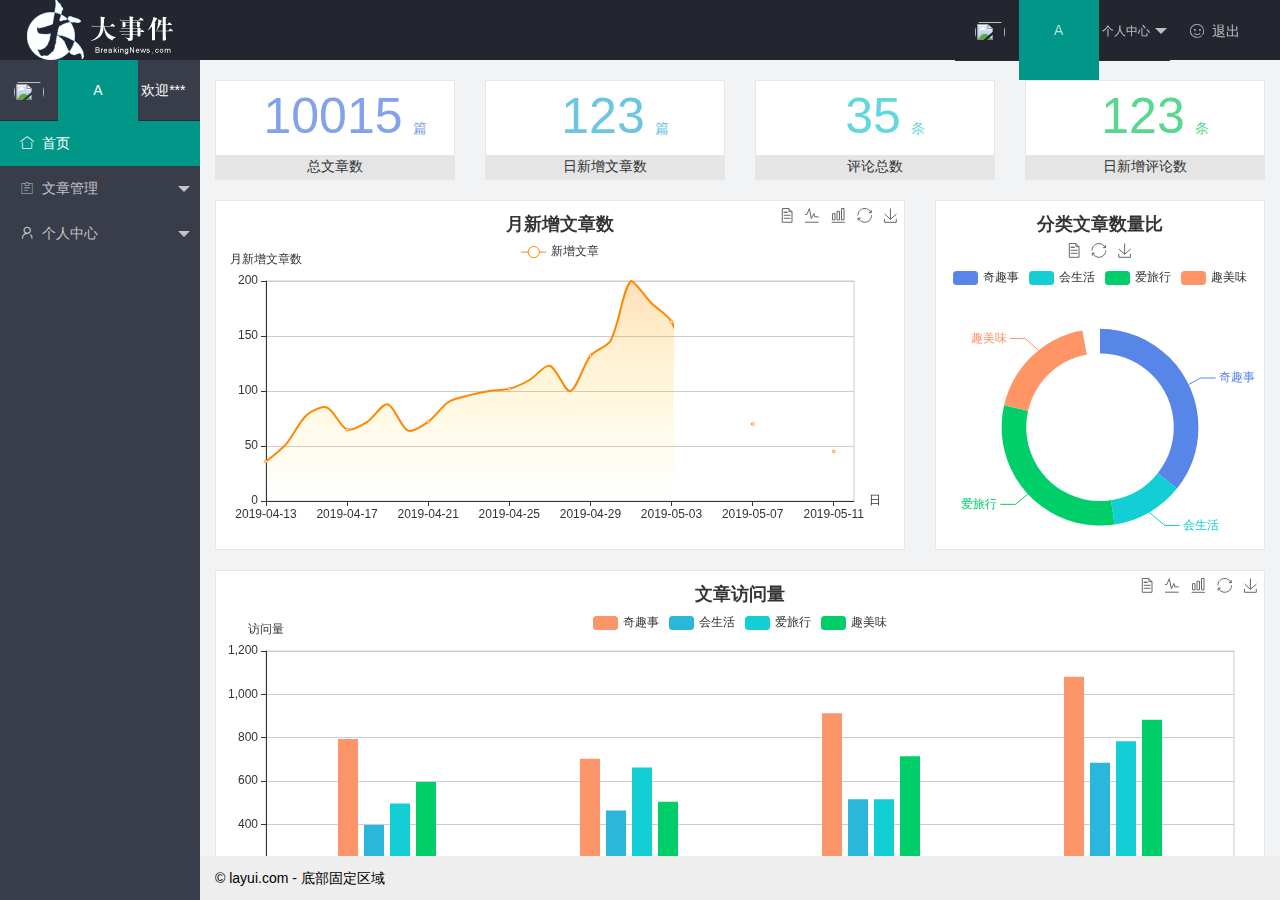
==== commit 5c9d05e0: "端午前夕 好歹是赶上进度了" ====
--- a/index.html
+++ b/index.html
@@ -17,18 +17,20 @@
             <!-- 头部区域（可配合layui已有的水平导航） -->
             <ul class="layui-nav layui-layout-right">
                 <li class="layui-nav-item">
-                    <a href="javascript:;">
+                    <a href="javascript:;" class="userinfo">
                         <img src="http://t.cn/RCzsdCq" class="layui-nav-img">
+                        <span class="text-avatar">A</span>
                         个人中心
                     </a>
                     <dl class="layui-nav-child">
-                        <dd><a href="">基本资料</a></dd>
+                        <dd><a href="./user/user_info.html" target="fm">
+                                <i class="layui-icon layui-icon-app"></i>基本资料</a></dd>
                         <dd><a href="">更换头像</a></dd>
                         <dd><a href="">重置密码</a></dd>
                     </dl>
                 </li>
                 <li class="layui-nav-item">
-                    <a href="">
+                    <a href="javascript:;" id="btnLogout">
                         <i class="layui-icon layui-icon-face-smile"></i>退出
                     </a>
                 </li>
@@ -38,6 +40,11 @@
             <div class="layui-side-scroll">
                 <!-- 左侧导航区域（可配合layui已有的垂直导航） -->
                 <ul class="layui-nav layui-nav-tree" lay-shrink="all">
+                    <div class="userinfo">
+                        <img src="http://t.cn/RCzsdCq" class="layui-nav-img">
+                        <span class="text-avatar">A</span>
+                        <span id="welcome">欢迎***</span>
+                    </div>
                     <li class="layui-nav-item layui-this">
                         <a href="./home/dashboard.html" target="fm">
                             <i class="layui-icon layui-icon-home"></i>首页
@@ -68,17 +75,15 @@
                         </a>
                         <dl class="layui-nav-child">
                             <dd>
-                                <a href="javascript:;">
+                                <a href="./user/user_info.html" target="fm">
                                     <i class="layui-icon layui-icon-app"></i>基本资料</a>
                             </dd>
                             <dd>
-
-                                <a href="javascript:;">
+                                <a href="./user/user_avatar.html" target="fm">
                                     <i class="layui-icon layui-icon-app"></i>更换头像</a>
                             </dd>
                             <dd>
-
-                                <a href="javascript:;">
+                                <a href="./user/user_pwd.html" target="fm">
                                     <i class="layui-icon layui-icon-app"></i>重置密码</a>
                             </dd>
                         </dl>
@@ -89,7 +94,7 @@
 
         <div class="layui-body">
             <!-- 内容主体区域 -->
-            <iframe name="fm" src="" frameborder="0"></iframe>
+            <iframe name="fm" src="./home/dashboard.html" frameborder="0"></iframe>
             <div style="padding: 15px;">内容主体区域</div>
         </div>
 
@@ -99,6 +104,9 @@
         </div>
     </div>
     <script src="./assets/lib/layui/layui.all.js"></script>
+    <script src="./assets/lib/jquery.js"></script>
+    <script src="./assets/js/baseAPI.js"></script>
+    <script src="./assets/js/index.js"></script>
 
 </body>
 
--- a/assets/css/index.css
+++ b/assets/css/index.css
@@ -16,4 +16,22 @@
 }
 a{
   transition: none !important;
+}
+.userinfo{
+  height: 60px;
+  line-height: 60px;
+  text-align: center;
+  font-size: 12px;
+}
+.layui-nav .userinfo{
+  border-bottom: 1px solid #282b33;
+}
+#welcome{
+  user-select: none;
+}
+.text-avatar{
+  display: inline-block;
+  width: 80px;
+  height: 80px;
+  background-color: #009688;
 }